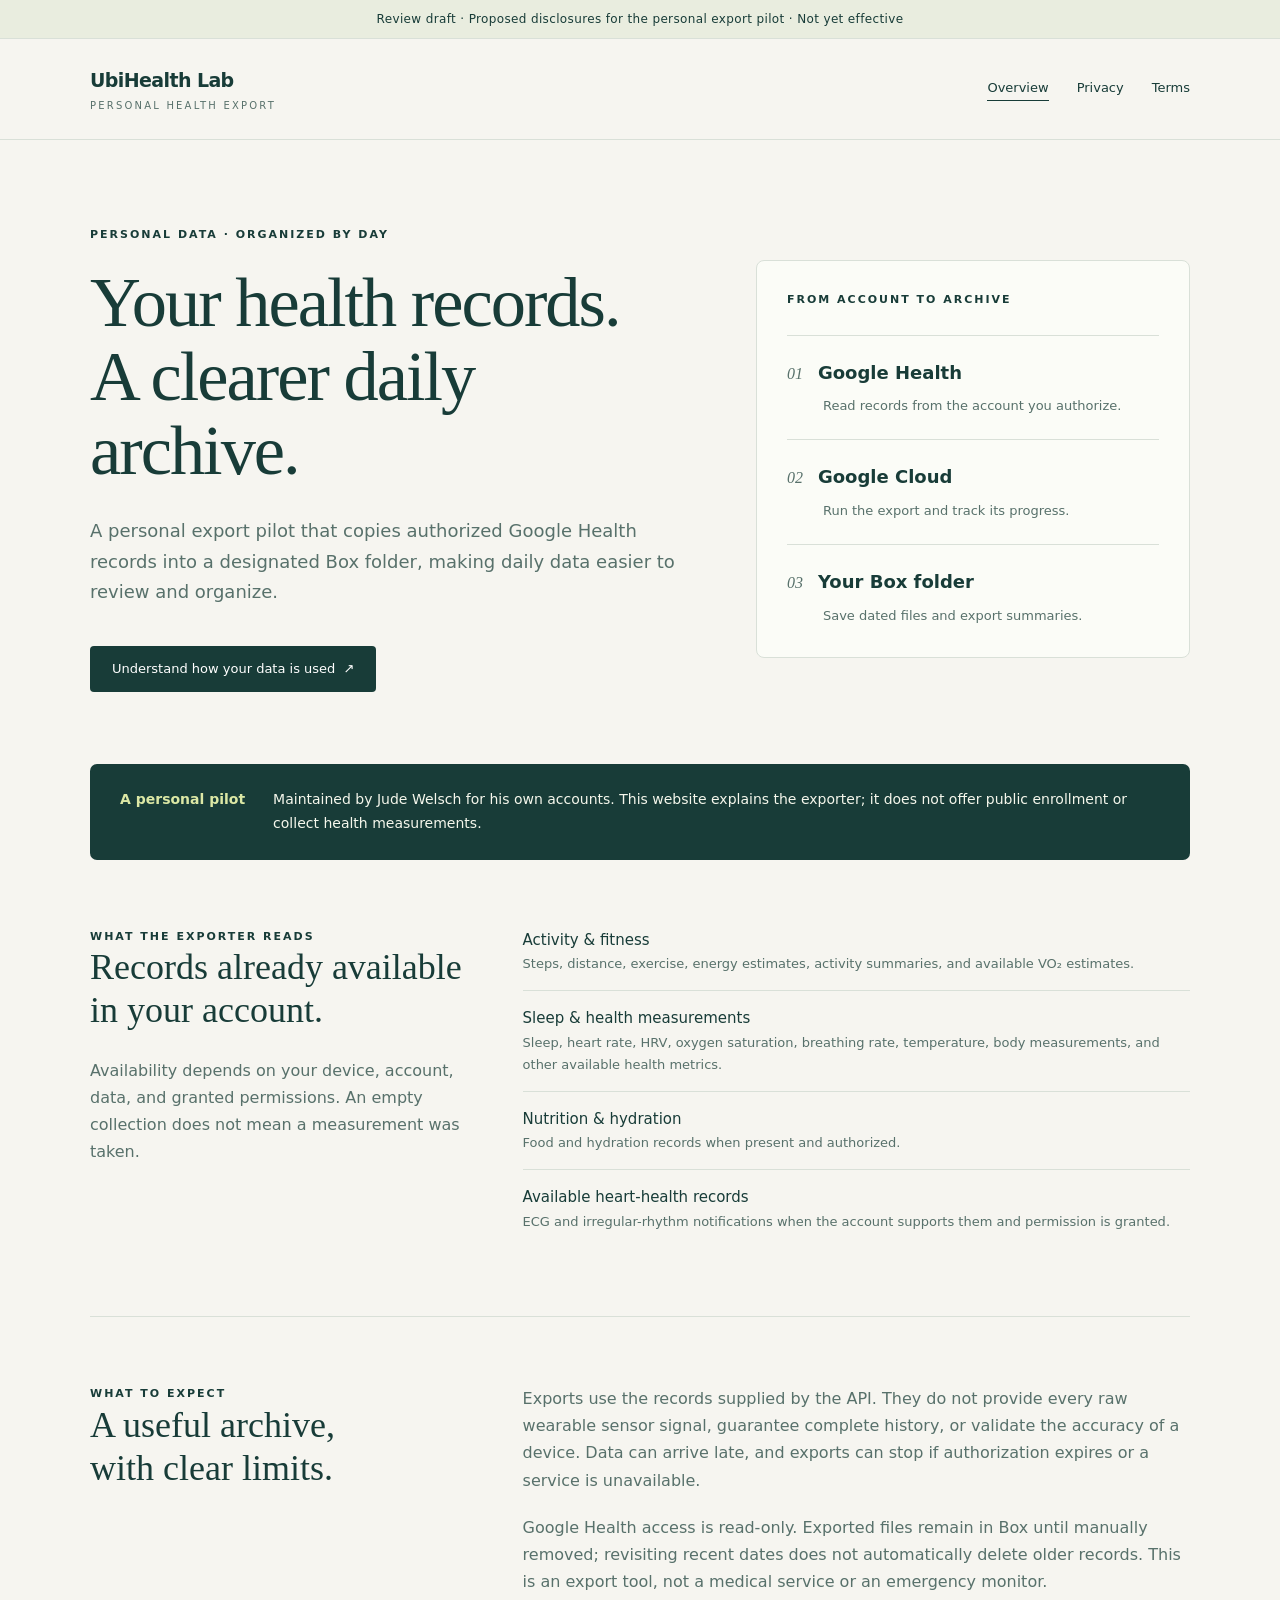
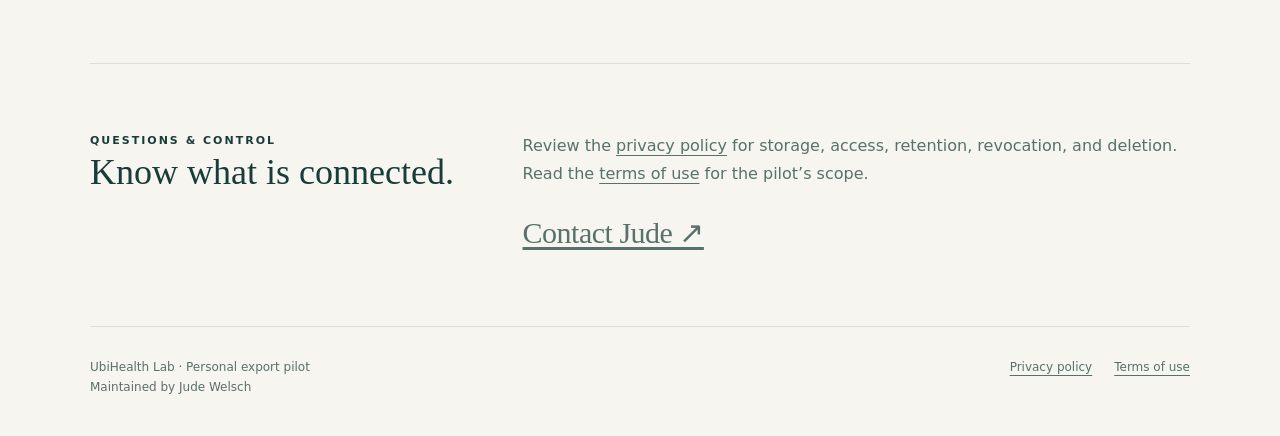
==== index.html @ dc78253b "Add approved personal export information website" ====
<!doctype html>
<html lang="en"><head><meta charset="utf-8"><meta name="viewport" content="width=device-width,initial-scale=1"><meta name="description" content="UbiHealth Lab personal export pilot: organize authorized Google Health records in Box. Learn what the app accesses and how data is handled."><meta name="robots" content="noindex,nofollow"><title>UbiHealth Lab | Personal Health Export</title><link rel="stylesheet" href="./style.css"></head>
<body><a class="skip" href="#main">Skip to content</a><div class="review">Review draft · Proposed disclosures for the personal export pilot · Not yet effective</div>
<header><div class="wrap nav"><a class="brand" href="./">UbiHealth Lab<span>Personal Health Export</span></a><nav aria-label="Main navigation"><a href="./" aria-current="page">Overview</a><a href="./privacy/">Privacy</a><a href="./terms/">Terms</a></nav></div></header>
<main id="main" class="wrap"><section class="hero"><div><div class="eyebrow">Personal data · Organized by day</div><h1>Your health records.<br>A clearer daily archive.</h1><p class="lead">A personal export pilot that copies authorized Google Health records into a designated Box folder, making daily data easier to review and organize.</p><a class="button" href="./privacy/">Understand how your data is used&nbsp; ↗</a></div><aside class="flow" aria-label="How the export works"><div class="eyebrow label">From account to archive</div><div class="flow-step"><span class="step-number">01</span><h2>Google Health</h2><p>Read records from the account you authorize.</p></div><div class="flow-step"><span class="step-number">02</span><h2>Google Cloud</h2><p>Run the export and track its progress.</p></div><div class="flow-step"><span class="step-number">03</span><h2>Your Box folder</h2><p>Save dated files and export summaries.</p></div></aside></section>
<div class="strip"><strong>A personal pilot</strong><span>Maintained by Jude Welsch for his own accounts. This website explains the exporter; it does not offer public enrollment or collect health measurements.</span></div>
<section class="section rows"><div><div class="eyebrow">What the exporter reads</div><h2>Records already available<br>in your account.</h2><p>Availability depends on your device, account, data, and granted permissions. An empty collection does not mean a measurement was taken.</p></div><ul class="data-list"><li>Activity &amp; fitness<span>Steps, distance, exercise, energy estimates, activity summaries, and available VO₂ estimates.</span></li><li>Sleep &amp; health measurements<span>Sleep, heart rate, HRV, oxygen saturation, breathing rate, temperature, body measurements, and other available health metrics.</span></li><li>Nutrition &amp; hydration<span>Food and hydration records when present and authorized.</span></li><li>Available heart-health records<span>ECG and irregular-rhythm notifications when the account supports them and permission is granted.</span></li></ul></section>
<section class="section rows"><div><div class="eyebrow">What to expect</div><h2>A useful archive,<br>with clear limits.</h2></div><div><p>Exports use the records supplied by the API. They do not provide every raw wearable sensor signal, guarantee complete history, or validate the accuracy of a device. Data can arrive late, and exports can stop if authorization expires or a service is unavailable.</p><p style="margin-top:20px">Google Health access is read-only. Exported files remain in Box until manually removed; revisiting recent dates does not automatically delete older records. This is an export tool, not a medical service or an emergency monitor.</p></div></section>
<section class="section rows"><div><div class="eyebrow">Questions &amp; control</div><h2>Know what is connected.</h2></div><div><p>Review the <a href="./privacy/">privacy policy</a> for storage, access, retention, revocation, and deletion. Read the <a href="./terms/">terms of use</a> for the pilot’s scope.</p><p style="margin-top:20px"><a class="contact" href="mailto:judewelsch@gmail.com">Contact Jude ↗</a></p></div></section></main>
<footer class="wrap footer"><p>UbiHealth Lab · Personal export pilot<br>Maintained by Jude Welsch</p><div class="footer-links"><a href="./privacy/">Privacy policy</a><a href="./terms/">Terms of use</a></div></footer></body></html>
---- style.css ----
:root{--paper:#f6f5f0;--ink:#183c38;--muted:#58716b;--line:#d9e0d8;--accent:#dce8a5;--white:#fff;--serif:Georgia,'Times New Roman',serif;--sans:system-ui,-apple-system,BlinkMacSystemFont,'Segoe UI',sans-serif}*{box-sizing:border-box}html{scroll-behavior:smooth}body{margin:0;background:var(--paper);color:var(--ink);font-family:var(--sans);line-height:1.7}a{color:inherit;text-underline-offset:4px}a:hover{color:#48651b}a:focus-visible{outline:3px solid #7f952b;outline-offset:5px}.wrap{width:min(1100px,calc(100% - 48px));margin:auto}.review{background:#e9eddf;border-bottom:1px solid var(--line);font-size:12px;letter-spacing:.03em;padding:9px 24px;text-align:center}.skip{position:absolute;left:-9999px}.skip:focus{left:12px;top:12px;background:white;padding:10px;z-index:2}header{border-bottom:1px solid var(--line)}.nav{display:flex;justify-content:space-between;align-items:center;gap:28px;padding:25px 0}.brand{text-decoration:none;font-weight:650;font-size:19px;letter-spacing:-.6px}.brand span{display:block;font-size:10px;letter-spacing:2.2px;font-weight:500;text-transform:uppercase;color:var(--muted)}nav{display:flex;gap:28px;font-size:13px}nav a{text-decoration:none}nav [aria-current=page]{border-bottom:1px solid var(--ink)}.hero{padding:86px 0 72px;display:grid;grid-template-columns:1.35fr 1fr;gap:80px;align-items:center}.eyebrow{text-transform:uppercase;font-size:11px;letter-spacing:2px;font-weight:650}.hero h1{font-family:var(--serif);font-size:clamp(44px,5.5vw,72px);font-weight:400;line-height:1.05;letter-spacing:-2px;margin:22px 0 28px}.lead{font-size:18px;line-height:1.7;color:var(--muted);max-width:590px}.button{display:inline-block;background:var(--ink);color:white;text-decoration:none;padding:12px 22px;border-radius:4px;font-size:13px;margin-top:20px}.button:hover{background:#2b544d;color:#fff}.flow{border:1px solid var(--line);padding:30px;border-radius:8px;background:#fbfcf7}.flow .label{margin-bottom:25px}.flow-step{padding:22px 0;border-top:1px solid var(--line)}.flow-step:last-child{padding-bottom:0}.step-number{font-family:var(--serif);font-style:italic;color:var(--muted);margin-right:15px}.flow h2{display:inline;font-size:18px;font-weight:550}.flow p{font-size:13px;color:var(--muted);margin:7px 0 0 36px}.strip{background:var(--ink);color:#f5f7ec;border-radius:7px;display:flex;gap:28px;padding:24px 30px;font-size:14px}.strip strong{white-space:nowrap;color:var(--accent)}.section{padding:68px 0;border-bottom:1px solid var(--line)}.section h2,.document h1{font-family:var(--serif);font-size:36px;font-weight:400;line-height:1.2;margin:0 0 24px}.rows{display:grid;grid-template-columns:1fr 1.7fr;gap:40px}.rows p{margin:0;color:var(--muted)}.data-list{list-style:none;padding:0;margin:0}.data-list li{padding:15px 0;border-bottom:1px solid var(--line);font-size:15px}.data-list li:first-child{padding-top:0}.data-list li:last-child{border:0}.data-list span{display:block;font-size:13px;color:var(--muted)}.document{max-width:790px;padding:64px 0 80px}.document h1{font-size:52px;letter-spacing:-1.5px;margin:18px 0}.document h2{font-size:21px;margin:38px 0 12px;line-height:1.4;font-weight:600}.document p,.document li{color:#3d5752;font-size:15px}.document .meta{font-size:12px;color:var(--muted);margin-bottom:35px}.document ul,.document ol{padding-left:22px}.document li{padding:4px 0}.note{background:#e9eddf;padding:20px 24px;border-left:3px solid #9bad54}.contact{font-family:var(--serif);font-size:30px;letter-spacing:-.5px}.footer{padding:30px 0 38px;display:flex;justify-content:space-between;gap:25px;font-size:12px;color:var(--muted)}.footer p{margin:0}.footer-links{display:flex;gap:22px}@media(max-width:760px){.wrap{width:calc(100% - 36px)}.nav{align-items:flex-start;gap:20px}.brand{font-size:17px}nav{gap:16px;font-size:12px}.hero{padding:50px 0;grid-template-columns:1fr;gap:35px}.hero h1{letter-spacing:-1.5px}.lead{font-size:16px}.strip{display:block;padding:22px}.strip strong{display:block;margin-bottom:6px}.rows{grid-template-columns:1fr;gap:22px}.section{padding:44px 0}.document{padding:42px 0 60px}.document h1{font-size:42px}.footer{flex-direction:column}.review{font-size:11px}}@media(prefers-reduced-motion:reduce){html{scroll-behavior:auto}}
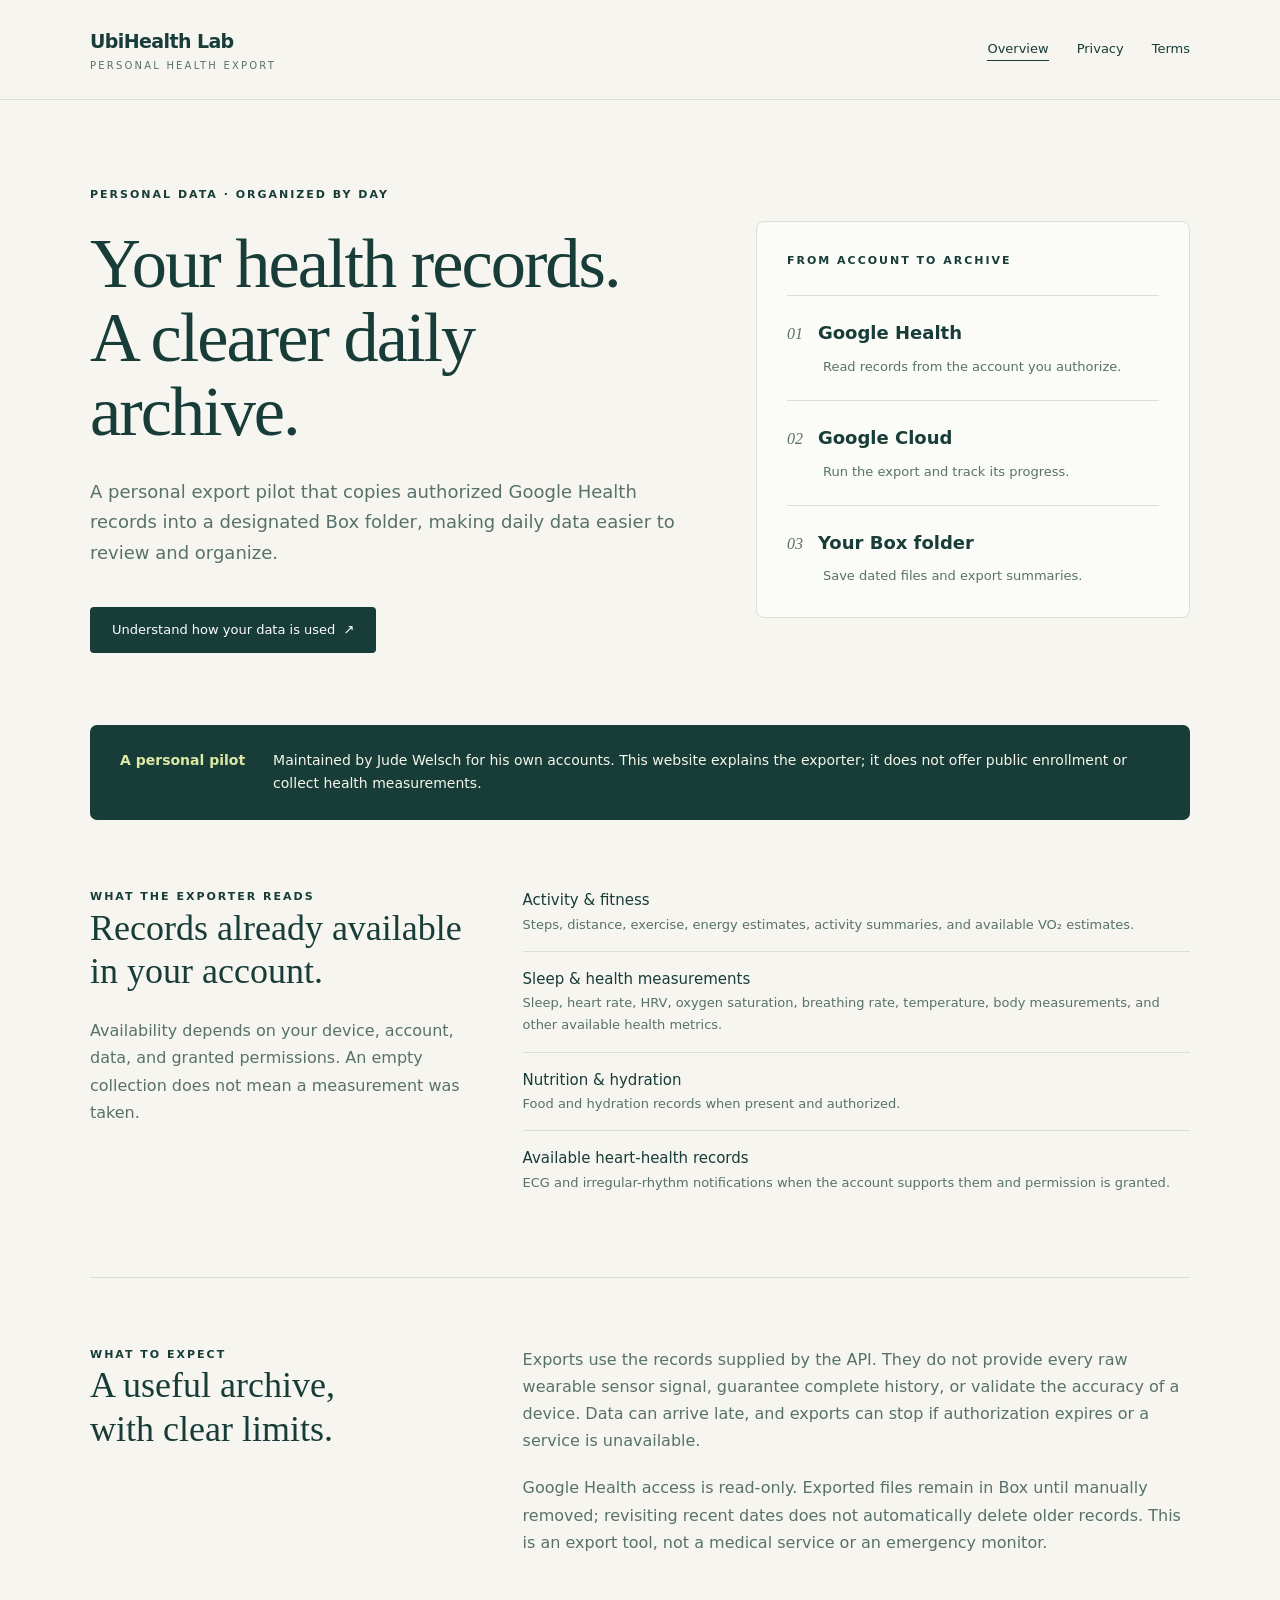
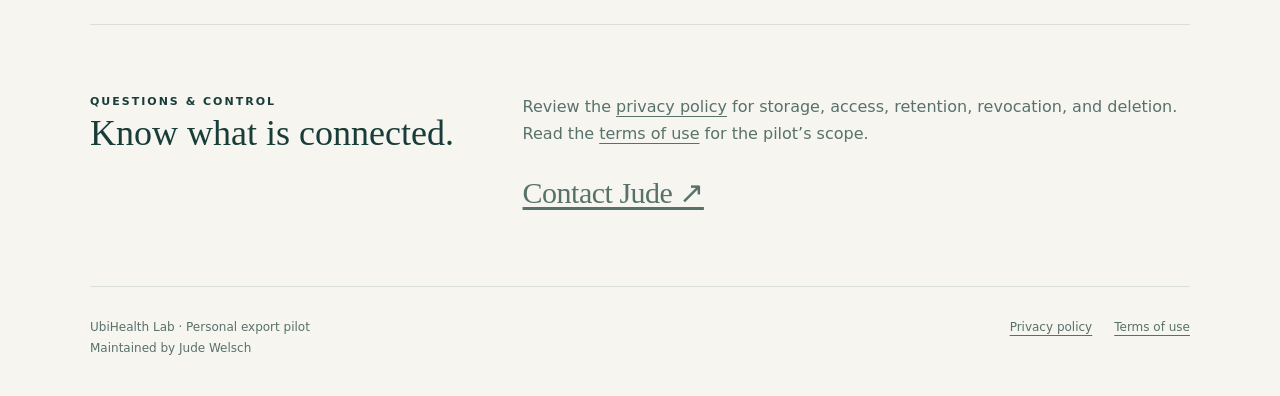
==== commit 326664c4: "Finalize approved personal export privacy policy and terms" ====
--- a/index.html
+++ b/index.html
@@ -1,6 +1,6 @@
 <!doctype html>
 <html lang="en"><head><meta charset="utf-8"><meta name="viewport" content="width=device-width,initial-scale=1"><meta name="description" content="UbiHealth Lab personal export pilot: organize authorized Google Health records in Box. Learn what the app accesses and how data is handled."><meta name="robots" content="noindex,nofollow"><title>UbiHealth Lab | Personal Health Export</title><link rel="stylesheet" href="./style.css"></head>
-<body><a class="skip" href="#main">Skip to content</a><div class="review">Review draft · Proposed disclosures for the personal export pilot · Not yet effective</div>
+<body><a class="skip" href="#main">Skip to content</a>
 <header><div class="wrap nav"><a class="brand" href="./">UbiHealth Lab<span>Personal Health Export</span></a><nav aria-label="Main navigation"><a href="./" aria-current="page">Overview</a><a href="./privacy/">Privacy</a><a href="./terms/">Terms</a></nav></div></header>
 <main id="main" class="wrap"><section class="hero"><div><div class="eyebrow">Personal data · Organized by day</div><h1>Your health records.<br>A clearer daily archive.</h1><p class="lead">A personal export pilot that copies authorized Google Health records into a designated Box folder, making daily data easier to review and organize.</p><a class="button" href="./privacy/">Understand how your data is used&nbsp; ↗</a></div><aside class="flow" aria-label="How the export works"><div class="eyebrow label">From account to archive</div><div class="flow-step"><span class="step-number">01</span><h2>Google Health</h2><p>Read records from the account you authorize.</p></div><div class="flow-step"><span class="step-number">02</span><h2>Google Cloud</h2><p>Run the export and track its progress.</p></div><div class="flow-step"><span class="step-number">03</span><h2>Your Box folder</h2><p>Save dated files and export summaries.</p></div></aside></section>
 <div class="strip"><strong>A personal pilot</strong><span>Maintained by Jude Welsch for his own accounts. This website explains the exporter; it does not offer public enrollment or collect health measurements.</span></div>
